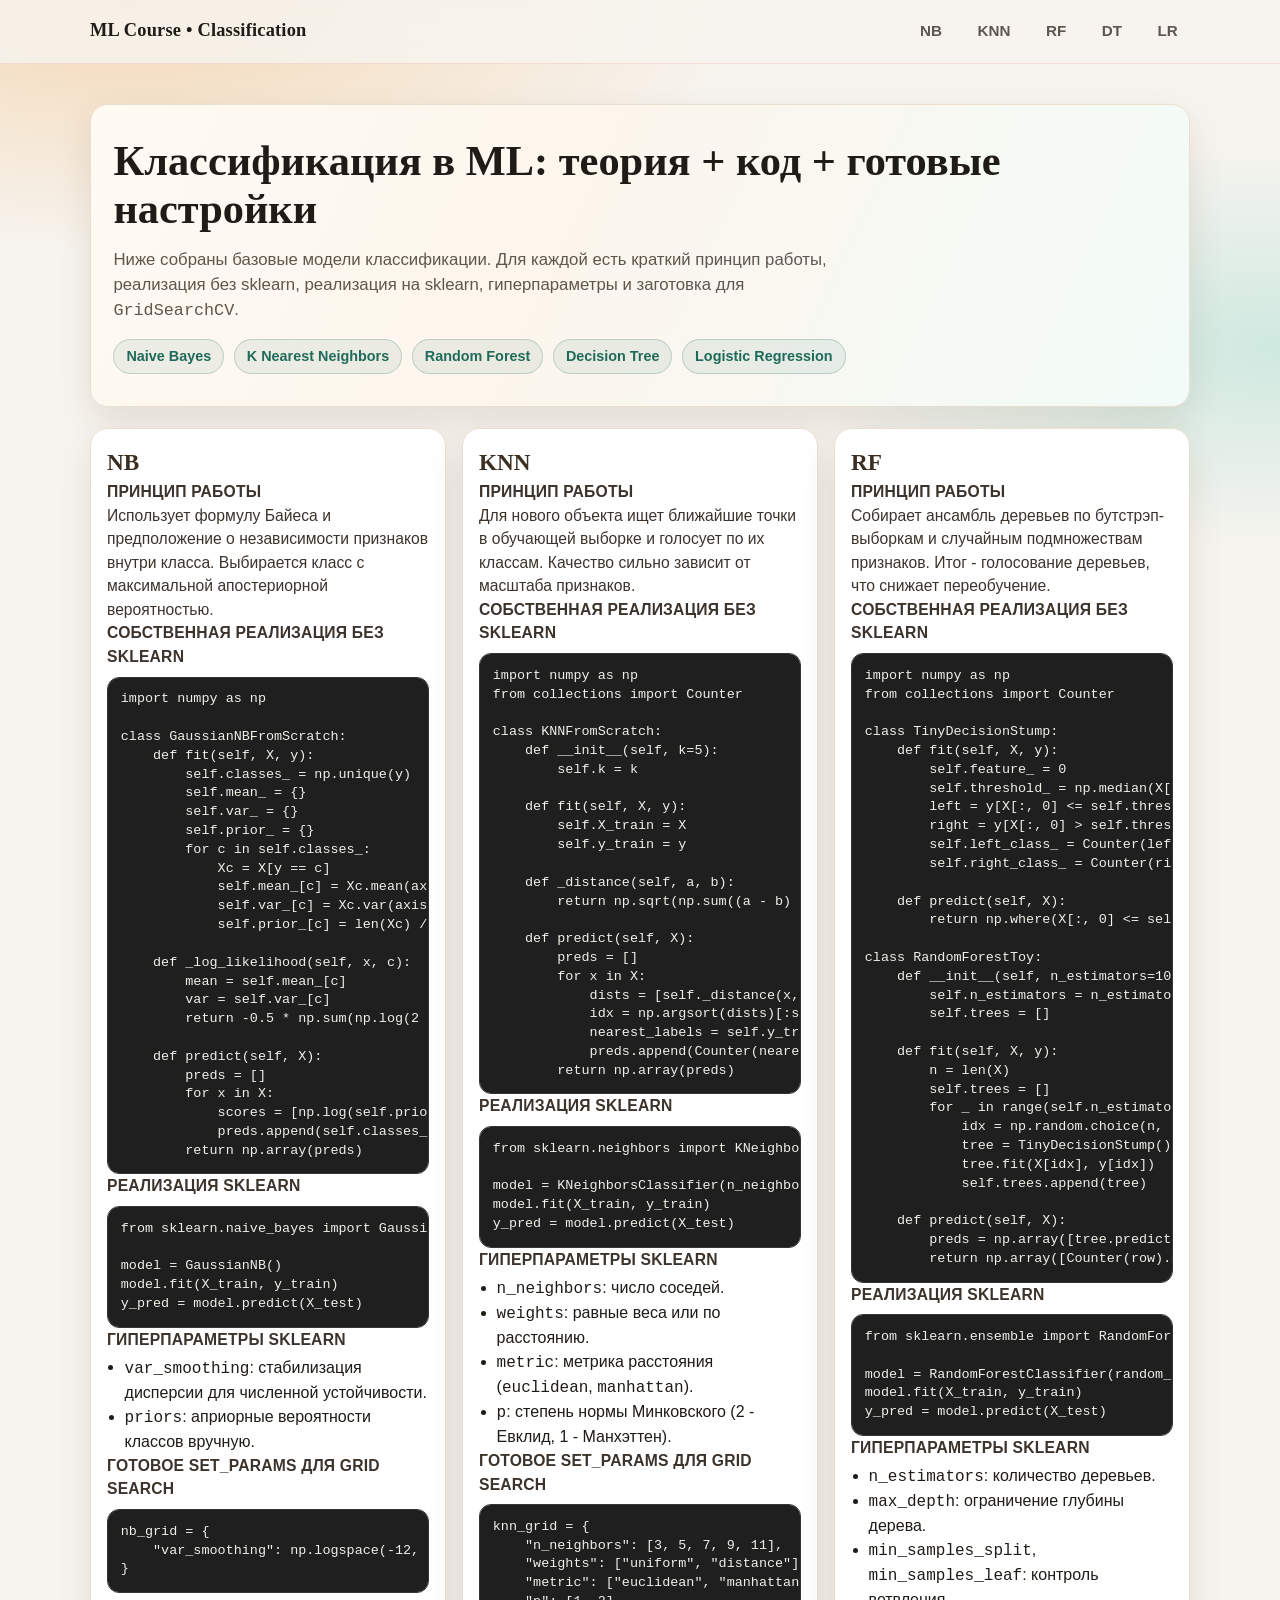
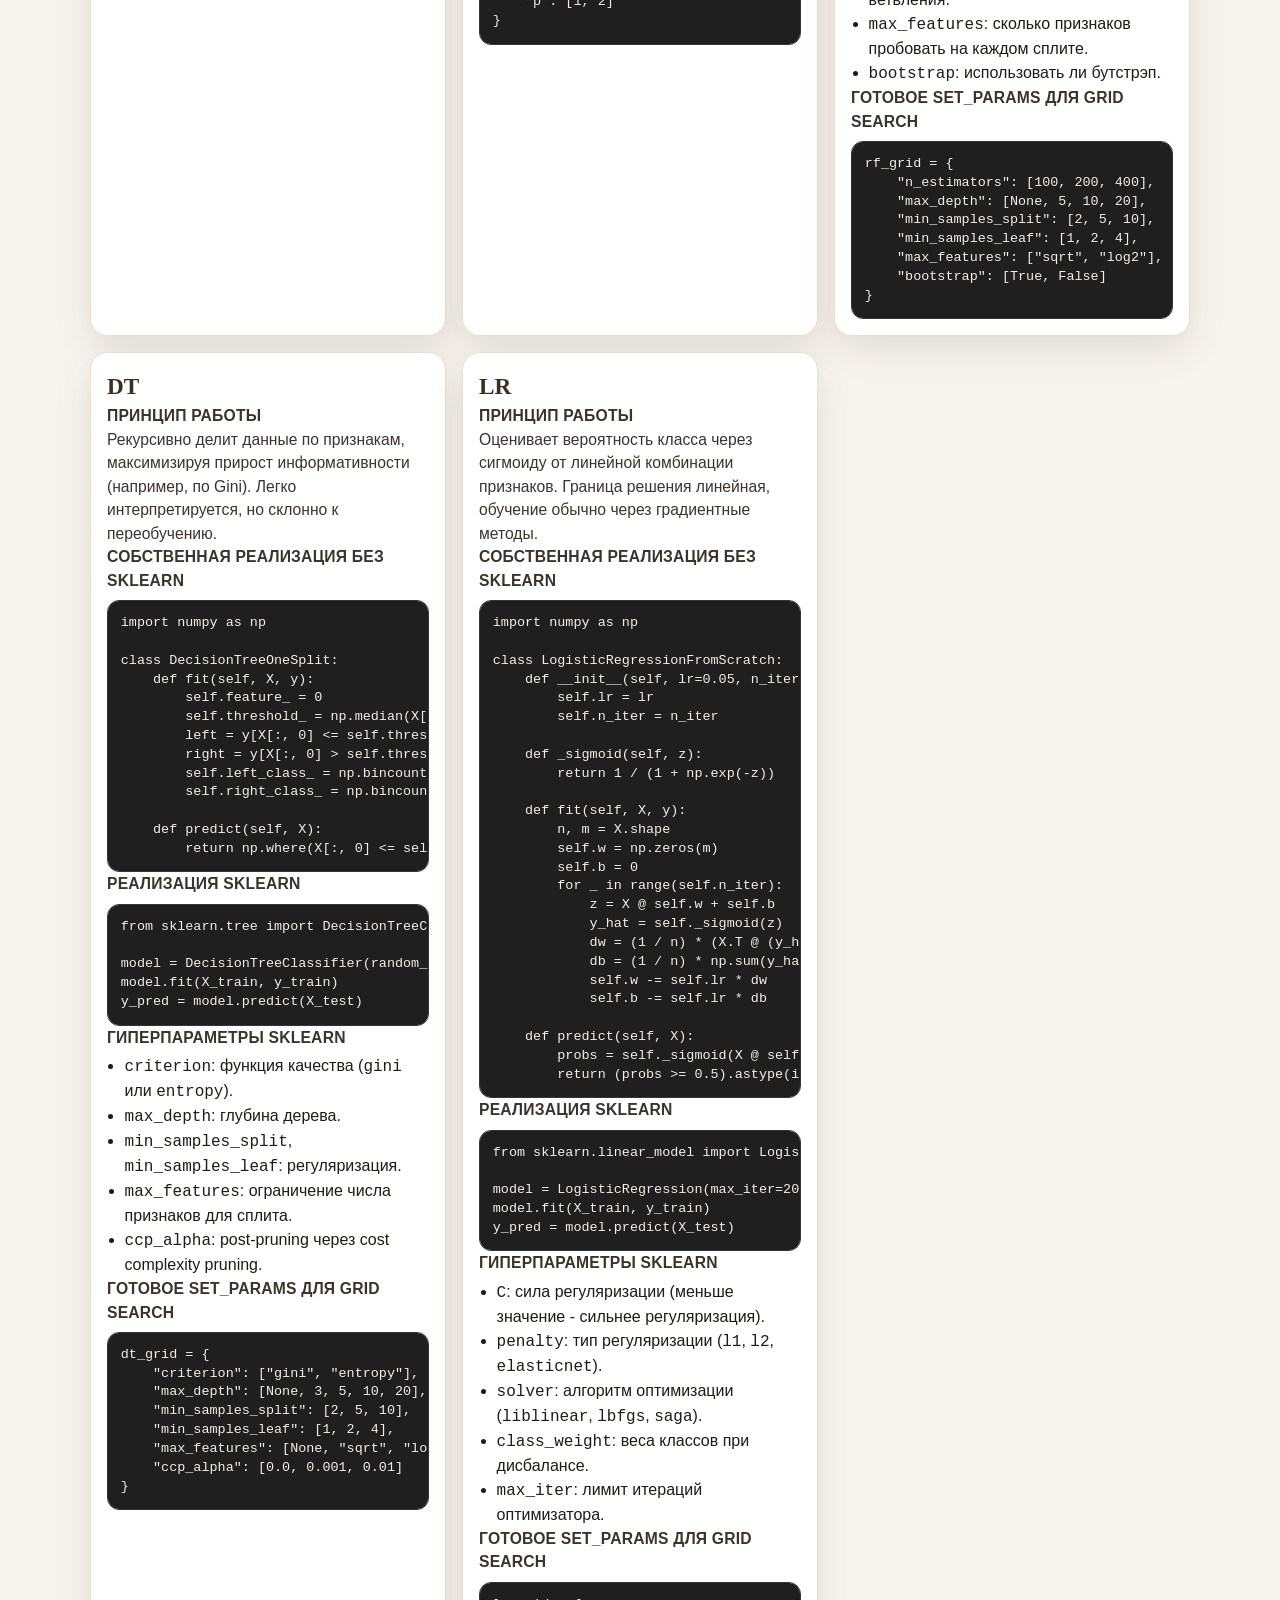
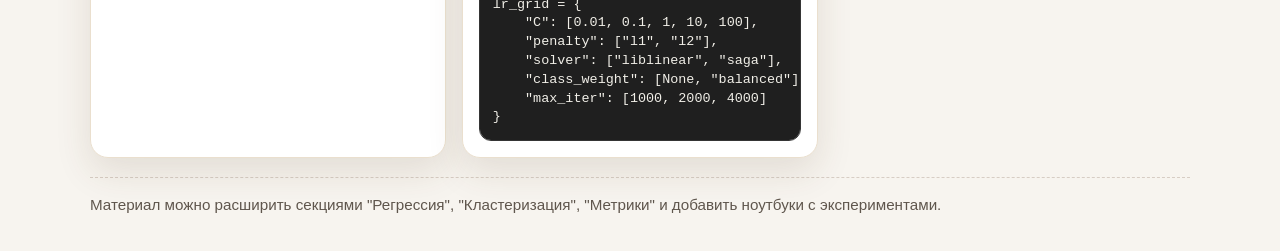
==== index.html @ 0dc14472 "init" ====
<!doctype html>
<html lang="ru">
<head>
  <meta charset="UTF-8" />
  <meta name="viewport" content="width=device-width, initial-scale=1.0" />
  <title>ML Course | Классификация</title>
  <style>
    :root {
      --bg: #f7f4ef;
      --bg-2: #fffdfa;
      --text: #1f1b16;
      --muted: #5f564d;
      --primary: #c5522d;
      --primary-2: #e07a45;
      --accent: #1f6a5a;
      --card: #fff;
      --border: #eadfce;
      --shadow: 0 14px 36px rgba(84, 54, 28, 0.12);
      --radius: 18px;
      --code-bg: #1f1f1f;
      --code-text: #f1efe8;
    }

    * { box-sizing: border-box; }

    body {
      margin: 0;
      color: var(--text);
      background:
        radial-gradient(900px 360px at 10% 0%, #f4d8b6 0%, transparent 70%),
        radial-gradient(700px 300px at 100% 10%, #cfe9e0 0%, transparent 68%),
        var(--bg);
      font-family: "Source Sans 3", "Segoe UI", sans-serif;
      line-height: 1.5;
    }

    .wrap {
      width: min(1100px, calc(100% - 2rem));
      margin: 0 auto;
      padding: 1rem 0 3rem;
    }

    header {
      position: sticky;
      top: 0;
      z-index: 10;
      backdrop-filter: blur(8px);
      background: rgba(247, 244, 239, 0.82);
      border-bottom: 1px solid rgba(197, 82, 45, 0.14);
    }

    .topbar {
      display: flex;
      justify-content: space-between;
      align-items: center;
      padding: 0.9rem 0;
      gap: 1rem;
    }

    .logo {
      font-family: "Bitter", "Georgia", serif;
      font-size: 1.15rem;
      font-weight: 700;
      letter-spacing: 0.2px;
    }

    nav {
      display: flex;
      gap: 0.7rem;
      flex-wrap: wrap;
      justify-content: flex-end;
    }

    nav a {
      text-decoration: none;
      color: var(--muted);
      font-weight: 600;
      font-size: 0.95rem;
      padding: 0.28rem 0.7rem;
      border-radius: 999px;
      border: 1px solid transparent;
      transition: 0.2s ease;
    }

    nav a:hover {
      color: var(--primary);
      border-color: rgba(197, 82, 45, 0.28);
      background: rgba(197, 82, 45, 0.06);
    }

    .hero {
      margin: 1.5rem 0 1.35rem;
      background: linear-gradient(115deg, #fffaf2, #fcf6ed 44%, #f2fbf8);
      border: 1px solid var(--border);
      border-radius: var(--radius);
      box-shadow: var(--shadow);
      padding: 2rem 1.4rem;
      animation: fadeIn 0.65s ease both;
    }

    .hero h1 {
      margin: 0;
      font-family: "Bitter", "Georgia", serif;
      line-height: 1.15;
      font-size: clamp(1.8rem, 4vw, 2.65rem);
    }

    .hero p {
      margin: 0.8rem 0 0;
      max-width: 760px;
      color: var(--muted);
      font-size: 1.05rem;
    }

    .chip-row {
      display: flex;
      flex-wrap: wrap;
      gap: 0.6rem;
      margin-top: 1rem;
    }

    .chip {
      border-radius: 999px;
      padding: 0.34rem 0.75rem;
      border: 1px solid rgba(31, 106, 90, 0.22);
      color: var(--accent);
      background: rgba(31, 106, 90, 0.08);
      font-size: 0.9rem;
      font-weight: 600;
    }

    .model-grid {
      display: grid;
      gap: 1rem;
      grid-template-columns: repeat(auto-fit, minmax(290px, 1fr));
      margin-top: 1rem;
    }

    .card {
      background: var(--card);
      border: 1px solid var(--border);
      border-radius: var(--radius);
      padding: 1rem;
      box-shadow: var(--shadow);
      animation: riseIn 0.55s ease both;
    }

    .card h2 {
      margin: 0;
      font-family: "Bitter", "Georgia", serif;
      font-size: 1.45rem;
      color: #3b2e22;
    }

    .section-title {
      margin: 0.95rem 0 0.4rem;
      font-weight: 700;
      color: var(--primary);
      font-size: 0.98rem;
      letter-spacing: 0.2px;
      text-transform: uppercase;
    }

    .card p {
      margin: 0;
      color: #3c342c;
      font-size: 0.98rem;
    }

    pre {
      margin: 0.5rem 0 0;
      padding: 0.8rem;
      border-radius: 12px;
      background: var(--code-bg);
      color: var(--code-text);
      overflow-x: auto;
      font-size: 0.84rem;
      line-height: 1.4;
      border: 1px solid #353535;
    }

    code { font-family: "JetBrains Mono", "Fira Code", monospace; }

    ul {
      margin: 0.3rem 0 0;
      padding-left: 1.1rem;
    }

    footer {
      margin: 1.2rem 0 0;
      padding: 1rem 0 0;
      color: var(--muted);
      font-size: 0.95rem;
      border-top: 1px dashed rgba(84, 54, 28, 0.2);
    }

    @media (max-width: 760px) {
      .wrap { width: min(1100px, calc(100% - 1.2rem)); }
      .hero { padding: 1.4rem 1rem; }
      .topbar { align-items: flex-start; flex-direction: column; }
      nav { justify-content: flex-start; }
    }

    @keyframes fadeIn {
      from { opacity: 0; transform: translateY(8px); }
      to { opacity: 1; transform: translateY(0); }
    }

    @keyframes riseIn {
      from { opacity: 0; transform: translateY(12px); }
      to { opacity: 1; transform: translateY(0); }
    }
  </style>
</head>
<body>
  <header>
    <div class="wrap topbar">
      <div class="logo">ML Course • Classification</div>
      <nav>
        <a href="#nb">NB</a>
        <a href="#knn">KNN</a>
        <a href="#rf">RF</a>
        <a href="#dt">DT</a>
        <a href="#lr">LR</a>
      </nav>
    </div>
  </header>

  <main class="wrap">
    <section class="hero">
      <h1>Классификация в ML: теория + код + готовые настройки</h1>
      <p>Ниже собраны базовые модели классификации. Для каждой есть краткий принцип работы, реализация без sklearn, реализация на sklearn, гиперпараметры и заготовка для <code>GridSearchCV</code>.</p>
      <div class="chip-row">
        <span class="chip">Naive Bayes</span>
        <span class="chip">K Nearest Neighbors</span>
        <span class="chip">Random Forest</span>
        <span class="chip">Decision Tree</span>
        <span class="chip">Logistic Regression</span>
      </div>
    </section>

    <section class="model-grid">
      <article class="card" id="nb">
        <h2>NB</h2>
        <p class="section-title">Принцип работы</p>
        <p>Использует формулу Байеса и предположение о независимости признаков внутри класса. Выбирается класс с максимальной апостериорной вероятностью.</p>

        <p class="section-title">Собственная реализация без sklearn</p>
<pre><code>import numpy as np

class GaussianNBFromScratch:
    def fit(self, X, y):
        self.classes_ = np.unique(y)
        self.mean_ = {}
        self.var_ = {}
        self.prior_ = {}
        for c in self.classes_:
            Xc = X[y == c]
            self.mean_[c] = Xc.mean(axis=0)
            self.var_[c] = Xc.var(axis=0) + 1e-9
            self.prior_[c] = len(Xc) / len(X)

    def _log_likelihood(self, x, c):
        mean = self.mean_[c]
        var = self.var_[c]
        return -0.5 * np.sum(np.log(2 * np.pi * var) + ((x - mean) ** 2) / var)

    def predict(self, X):
        preds = []
        for x in X:
            scores = [np.log(self.prior_[c]) + self._log_likelihood(x, c) for c in self.classes_]
            preds.append(self.classes_[np.argmax(scores)])
        return np.array(preds)</code></pre>

        <p class="section-title">Реализация sklearn</p>
<pre><code>from sklearn.naive_bayes import GaussianNB

model = GaussianNB()
model.fit(X_train, y_train)
y_pred = model.predict(X_test)</code></pre>

        <p class="section-title">Гиперпараметры sklearn</p>
        <ul>
          <li><code>var_smoothing</code>: стабилизация дисперсии для численной устойчивости.</li>
          <li><code>priors</code>: априорные вероятности классов вручную.</li>
        </ul>

        <p class="section-title">Готовое set_params для Grid Search</p>
<pre><code>nb_grid = {
    "var_smoothing": np.logspace(-12, -6, 7)
}</code></pre>
      </article>

      <article class="card" id="knn">
        <h2>KNN</h2>
        <p class="section-title">Принцип работы</p>
        <p>Для нового объекта ищет ближайшие точки в обучающей выборке и голосует по их классам. Качество сильно зависит от масштаба признаков.</p>

        <p class="section-title">Собственная реализация без sklearn</p>
<pre><code>import numpy as np
from collections import Counter

class KNNFromScratch:
    def __init__(self, k=5):
        self.k = k

    def fit(self, X, y):
        self.X_train = X
        self.y_train = y

    def _distance(self, a, b):
        return np.sqrt(np.sum((a - b) ** 2))

    def predict(self, X):
        preds = []
        for x in X:
            dists = [self._distance(x, x_train) for x_train in self.X_train]
            idx = np.argsort(dists)[:self.k]
            nearest_labels = self.y_train[idx]
            preds.append(Counter(nearest_labels).most_common(1)[0][0])
        return np.array(preds)</code></pre>

        <p class="section-title">Реализация sklearn</p>
<pre><code>from sklearn.neighbors import KNeighborsClassifier

model = KNeighborsClassifier(n_neighbors=5)
model.fit(X_train, y_train)
y_pred = model.predict(X_test)</code></pre>

        <p class="section-title">Гиперпараметры sklearn</p>
        <ul>
          <li><code>n_neighbors</code>: число соседей.</li>
          <li><code>weights</code>: равные веса или по расстоянию.</li>
          <li><code>metric</code>: метрика расстояния (<code>euclidean</code>, <code>manhattan</code>).</li>
          <li><code>p</code>: степень нормы Минковского (2 - Евклид, 1 - Манхэттен).</li>
        </ul>

        <p class="section-title">Готовое set_params для Grid Search</p>
<pre><code>knn_grid = {
    "n_neighbors": [3, 5, 7, 9, 11],
    "weights": ["uniform", "distance"],
    "metric": ["euclidean", "manhattan"],
    "p": [1, 2]
}</code></pre>
      </article>

      <article class="card" id="rf">
        <h2>RF</h2>
        <p class="section-title">Принцип работы</p>
        <p>Собирает ансамбль деревьев по бутстрэп-выборкам и случайным подмножествам признаков. Итог - голосование деревьев, что снижает переобучение.</p>

        <p class="section-title">Собственная реализация без sklearn</p>
<pre><code>import numpy as np
from collections import Counter

class TinyDecisionStump:
    def fit(self, X, y):
        self.feature_ = 0
        self.threshold_ = np.median(X[:, 0])
        left = y[X[:, 0] &lt;= self.threshold_]
        right = y[X[:, 0] &gt; self.threshold_]
        self.left_class_ = Counter(left).most_common(1)[0][0]
        self.right_class_ = Counter(right).most_common(1)[0][0]

    def predict(self, X):
        return np.where(X[:, 0] &lt;= self.threshold_, self.left_class_, self.right_class_)

class RandomForestToy:
    def __init__(self, n_estimators=10):
        self.n_estimators = n_estimators
        self.trees = []

    def fit(self, X, y):
        n = len(X)
        self.trees = []
        for _ in range(self.n_estimators):
            idx = np.random.choice(n, n, replace=True)
            tree = TinyDecisionStump()
            tree.fit(X[idx], y[idx])
            self.trees.append(tree)

    def predict(self, X):
        preds = np.array([tree.predict(X) for tree in self.trees]).T
        return np.array([Counter(row).most_common(1)[0][0] for row in preds])</code></pre>

        <p class="section-title">Реализация sklearn</p>
<pre><code>from sklearn.ensemble import RandomForestClassifier

model = RandomForestClassifier(random_state=42)
model.fit(X_train, y_train)
y_pred = model.predict(X_test)</code></pre>

        <p class="section-title">Гиперпараметры sklearn</p>
        <ul>
          <li><code>n_estimators</code>: количество деревьев.</li>
          <li><code>max_depth</code>: ограничение глубины дерева.</li>
          <li><code>min_samples_split</code>, <code>min_samples_leaf</code>: контроль ветвления.</li>
          <li><code>max_features</code>: сколько признаков пробовать на каждом сплите.</li>
          <li><code>bootstrap</code>: использовать ли бутстрэп.</li>
        </ul>

        <p class="section-title">Готовое set_params для Grid Search</p>
<pre><code>rf_grid = {
    "n_estimators": [100, 200, 400],
    "max_depth": [None, 5, 10, 20],
    "min_samples_split": [2, 5, 10],
    "min_samples_leaf": [1, 2, 4],
    "max_features": ["sqrt", "log2"],
    "bootstrap": [True, False]
}</code></pre>
      </article>

      <article class="card" id="dt">
        <h2>DT</h2>
        <p class="section-title">Принцип работы</p>
        <p>Рекурсивно делит данные по признакам, максимизируя прирост информативности (например, по Gini). Легко интерпретируется, но склонно к переобучению.</p>

        <p class="section-title">Собственная реализация без sklearn</p>
<pre><code>import numpy as np

class DecisionTreeOneSplit:
    def fit(self, X, y):
        self.feature_ = 0
        self.threshold_ = np.median(X[:, 0])
        left = y[X[:, 0] &lt;= self.threshold_]
        right = y[X[:, 0] &gt; self.threshold_]
        self.left_class_ = np.bincount(left).argmax()
        self.right_class_ = np.bincount(right).argmax()

    def predict(self, X):
        return np.where(X[:, 0] &lt;= self.threshold_, self.left_class_, self.right_class_)</code></pre>

        <p class="section-title">Реализация sklearn</p>
<pre><code>from sklearn.tree import DecisionTreeClassifier

model = DecisionTreeClassifier(random_state=42)
model.fit(X_train, y_train)
y_pred = model.predict(X_test)</code></pre>

        <p class="section-title">Гиперпараметры sklearn</p>
        <ul>
          <li><code>criterion</code>: функция качества (<code>gini</code> или <code>entropy</code>).</li>
          <li><code>max_depth</code>: глубина дерева.</li>
          <li><code>min_samples_split</code>, <code>min_samples_leaf</code>: регуляризация.</li>
          <li><code>max_features</code>: ограничение числа признаков для сплита.</li>
          <li><code>ccp_alpha</code>: post-pruning через cost complexity pruning.</li>
        </ul>

        <p class="section-title">Готовое set_params для Grid Search</p>
<pre><code>dt_grid = {
    "criterion": ["gini", "entropy"],
    "max_depth": [None, 3, 5, 10, 20],
    "min_samples_split": [2, 5, 10],
    "min_samples_leaf": [1, 2, 4],
    "max_features": [None, "sqrt", "log2"],
    "ccp_alpha": [0.0, 0.001, 0.01]
}</code></pre>
      </article>

      <article class="card" id="lr">
        <h2>LR</h2>
        <p class="section-title">Принцип работы</p>
        <p>Оценивает вероятность класса через сигмоиду от линейной комбинации признаков. Граница решения линейная, обучение обычно через градиентные методы.</p>

        <p class="section-title">Собственная реализация без sklearn</p>
<pre><code>import numpy as np

class LogisticRegressionFromScratch:
    def __init__(self, lr=0.05, n_iter=2000):
        self.lr = lr
        self.n_iter = n_iter

    def _sigmoid(self, z):
        return 1 / (1 + np.exp(-z))

    def fit(self, X, y):
        n, m = X.shape
        self.w = np.zeros(m)
        self.b = 0
        for _ in range(self.n_iter):
            z = X @ self.w + self.b
            y_hat = self._sigmoid(z)
            dw = (1 / n) * (X.T @ (y_hat - y))
            db = (1 / n) * np.sum(y_hat - y)
            self.w -= self.lr * dw
            self.b -= self.lr * db

    def predict(self, X):
        probs = self._sigmoid(X @ self.w + self.b)
        return (probs &gt;= 0.5).astype(int)</code></pre>

        <p class="section-title">Реализация sklearn</p>
<pre><code>from sklearn.linear_model import LogisticRegression

model = LogisticRegression(max_iter=2000)
model.fit(X_train, y_train)
y_pred = model.predict(X_test)</code></pre>

        <p class="section-title">Гиперпараметры sklearn</p>
        <ul>
          <li><code>C</code>: сила регуляризации (меньше значение - сильнее регуляризация).</li>
          <li><code>penalty</code>: тип регуляризации (<code>l1</code>, <code>l2</code>, <code>elasticnet</code>).</li>
          <li><code>solver</code>: алгоритм оптимизации (<code>liblinear</code>, <code>lbfgs</code>, <code>saga</code>).</li>
          <li><code>class_weight</code>: веса классов при дисбалансе.</li>
          <li><code>max_iter</code>: лимит итераций оптимизатора.</li>
        </ul>

        <p class="section-title">Готовое set_params для Grid Search</p>
<pre><code>lr_grid = {
    "C": [0.01, 0.1, 1, 10, 100],
    "penalty": ["l1", "l2"],
    "solver": ["liblinear", "saga"],
    "class_weight": [None, "balanced"],
    "max_iter": [1000, 2000, 4000]
}</code></pre>
      </article>
    </section>

    <footer>
      Материал можно расширить секциями "Регрессия", "Кластеризация", "Метрики" и добавить ноутбуки с экспериментами.
    </footer>
  </main>
</body>
</html>
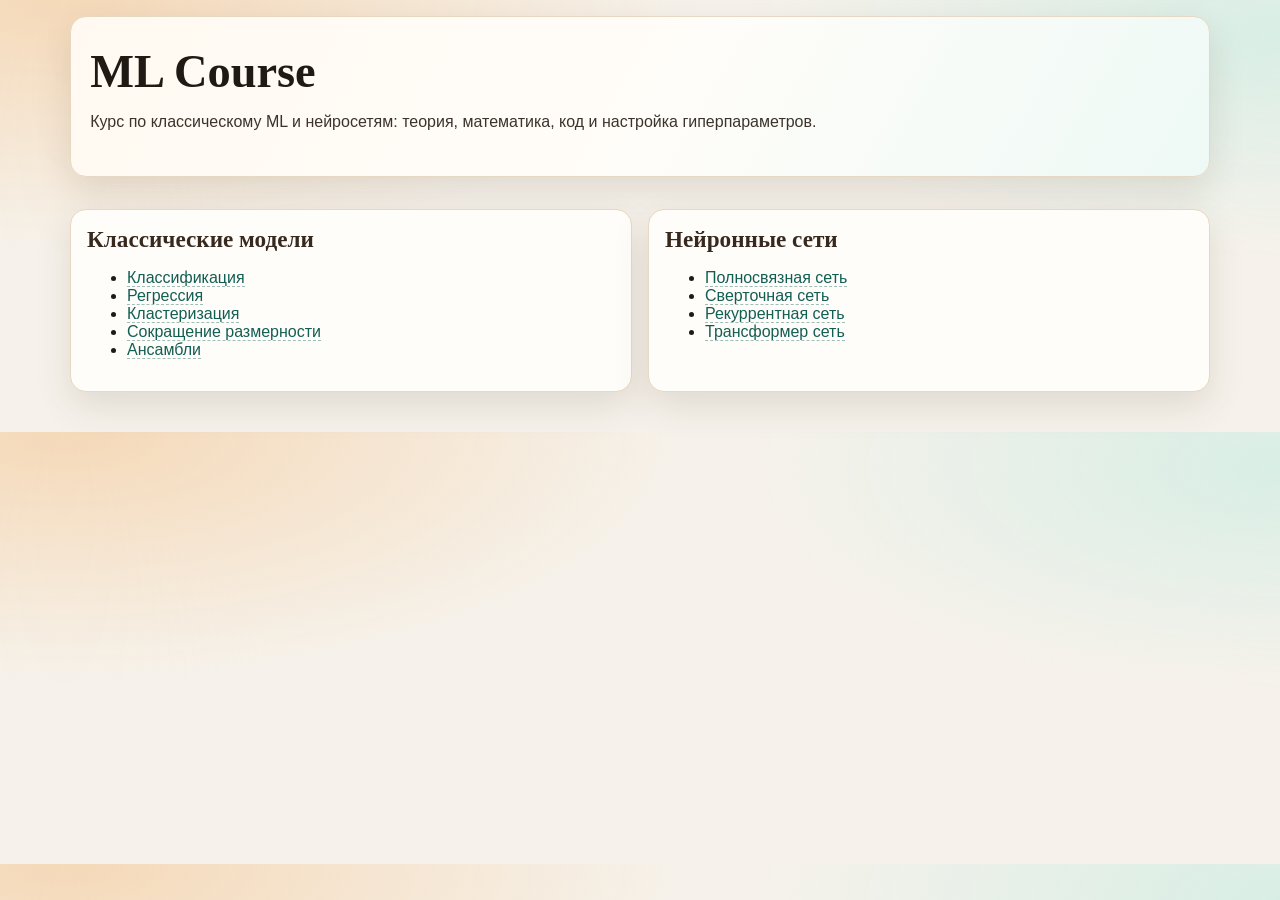
==== commit c5a0ce5e: "init" ====
--- a/index.html
+++ b/index.html
@@ -1,524 +1,3 @@
 <!doctype html>
-<html lang="ru">
-<head>
-  <meta charset="UTF-8" />
-  <meta name="viewport" content="width=device-width, initial-scale=1.0" />
-  <title>ML Course | Классификация</title>
-  <style>
-    :root {
-      --bg: #f7f4ef;
-      --bg-2: #fffdfa;
-      --text: #1f1b16;
-      --muted: #5f564d;
-      --primary: #c5522d;
-      --primary-2: #e07a45;
-      --accent: #1f6a5a;
-      --card: #fff;
-      --border: #eadfce;
-      --shadow: 0 14px 36px rgba(84, 54, 28, 0.12);
-      --radius: 18px;
-      --code-bg: #1f1f1f;
-      --code-text: #f1efe8;
-    }
-
-    * { box-sizing: border-box; }
-
-    body {
-      margin: 0;
-      color: var(--text);
-      background:
-        radial-gradient(900px 360px at 10% 0%, #f4d8b6 0%, transparent 70%),
-        radial-gradient(700px 300px at 100% 10%, #cfe9e0 0%, transparent 68%),
-        var(--bg);
-      font-family: "Source Sans 3", "Segoe UI", sans-serif;
-      line-height: 1.5;
-    }
-
-    .wrap {
-      width: min(1100px, calc(100% - 2rem));
-      margin: 0 auto;
-      padding: 1rem 0 3rem;
-    }
-
-    header {
-      position: sticky;
-      top: 0;
-      z-index: 10;
-      backdrop-filter: blur(8px);
-      background: rgba(247, 244, 239, 0.82);
-      border-bottom: 1px solid rgba(197, 82, 45, 0.14);
-    }
-
-    .topbar {
-      display: flex;
-      justify-content: space-between;
-      align-items: center;
-      padding: 0.9rem 0;
-      gap: 1rem;
-    }
-
-    .logo {
-      font-family: "Bitter", "Georgia", serif;
-      font-size: 1.15rem;
-      font-weight: 700;
-      letter-spacing: 0.2px;
-    }
-
-    nav {
-      display: flex;
-      gap: 0.7rem;
-      flex-wrap: wrap;
-      justify-content: flex-end;
-    }
-
-    nav a {
-      text-decoration: none;
-      color: var(--muted);
-      font-weight: 600;
-      font-size: 0.95rem;
-      padding: 0.28rem 0.7rem;
-      border-radius: 999px;
-      border: 1px solid transparent;
-      transition: 0.2s ease;
-    }
-
-    nav a:hover {
-      color: var(--primary);
-      border-color: rgba(197, 82, 45, 0.28);
-      background: rgba(197, 82, 45, 0.06);
-    }
-
-    .hero {
-      margin: 1.5rem 0 1.35rem;
-      background: linear-gradient(115deg, #fffaf2, #fcf6ed 44%, #f2fbf8);
-      border: 1px solid var(--border);
-      border-radius: var(--radius);
-      box-shadow: var(--shadow);
-      padding: 2rem 1.4rem;
-      animation: fadeIn 0.65s ease both;
-    }
-
-    .hero h1 {
-      margin: 0;
-      font-family: "Bitter", "Georgia", serif;
-      line-height: 1.15;
-      font-size: clamp(1.8rem, 4vw, 2.65rem);
-    }
-
-    .hero p {
-      margin: 0.8rem 0 0;
-      max-width: 760px;
-      color: var(--muted);
-      font-size: 1.05rem;
-    }
-
-    .chip-row {
-      display: flex;
-      flex-wrap: wrap;
-      gap: 0.6rem;
-      margin-top: 1rem;
-    }
-
-    .chip {
-      border-radius: 999px;
-      padding: 0.34rem 0.75rem;
-      border: 1px solid rgba(31, 106, 90, 0.22);
-      color: var(--accent);
-      background: rgba(31, 106, 90, 0.08);
-      font-size: 0.9rem;
-      font-weight: 600;
-    }
-
-    .model-grid {
-      display: grid;
-      gap: 1rem;
-      grid-template-columns: repeat(auto-fit, minmax(290px, 1fr));
-      margin-top: 1rem;
-    }
-
-    .card {
-      background: var(--card);
-      border: 1px solid var(--border);
-      border-radius: var(--radius);
-      padding: 1rem;
-      box-shadow: var(--shadow);
-      animation: riseIn 0.55s ease both;
-    }
-
-    .card h2 {
-      margin: 0;
-      font-family: "Bitter", "Georgia", serif;
-      font-size: 1.45rem;
-      color: #3b2e22;
-    }
-
-    .section-title {
-      margin: 0.95rem 0 0.4rem;
-      font-weight: 700;
-      color: var(--primary);
-      font-size: 0.98rem;
-      letter-spacing: 0.2px;
-      text-transform: uppercase;
-    }
-
-    .card p {
-      margin: 0;
-      color: #3c342c;
-      font-size: 0.98rem;
-    }
-
-    pre {
-      margin: 0.5rem 0 0;
-      padding: 0.8rem;
-      border-radius: 12px;
-      background: var(--code-bg);
-      color: var(--code-text);
-      overflow-x: auto;
-      font-size: 0.84rem;
-      line-height: 1.4;
-      border: 1px solid #353535;
-    }
-
-    code { font-family: "JetBrains Mono", "Fira Code", monospace; }
-
-    ul {
-      margin: 0.3rem 0 0;
-      padding-left: 1.1rem;
-    }
-
-    footer {
-      margin: 1.2rem 0 0;
-      padding: 1rem 0 0;
-      color: var(--muted);
-      font-size: 0.95rem;
-      border-top: 1px dashed rgba(84, 54, 28, 0.2);
-    }
-
-    @media (max-width: 760px) {
-      .wrap { width: min(1100px, calc(100% - 1.2rem)); }
-      .hero { padding: 1.4rem 1rem; }
-      .topbar { align-items: flex-start; flex-direction: column; }
-      nav { justify-content: flex-start; }
-    }
-
-    @keyframes fadeIn {
-      from { opacity: 0; transform: translateY(8px); }
-      to { opacity: 1; transform: translateY(0); }
-    }
-
-    @keyframes riseIn {
-      from { opacity: 0; transform: translateY(12px); }
-      to { opacity: 1; transform: translateY(0); }
-    }
-  </style>
-</head>
-<body>
-  <header>
-    <div class="wrap topbar">
-      <div class="logo">ML Course • Classification</div>
-      <nav>
-        <a href="#nb">NB</a>
-        <a href="#knn">KNN</a>
-        <a href="#rf">RF</a>
-        <a href="#dt">DT</a>
-        <a href="#lr">LR</a>
-      </nav>
-    </div>
-  </header>
-
-  <main class="wrap">
-    <section class="hero">
-      <h1>Классификация в ML: теория + код + готовые настройки</h1>
-      <p>Ниже собраны базовые модели классификации. Для каждой есть краткий принцип работы, реализация без sklearn, реализация на sklearn, гиперпараметры и заготовка для <code>GridSearchCV</code>.</p>
-      <div class="chip-row">
-        <span class="chip">Naive Bayes</span>
-        <span class="chip">K Nearest Neighbors</span>
-        <span class="chip">Random Forest</span>
-        <span class="chip">Decision Tree</span>
-        <span class="chip">Logistic Regression</span>
-      </div>
-    </section>
-
-    <section class="model-grid">
-      <article class="card" id="nb">
-        <h2>NB</h2>
-        <p class="section-title">Принцип работы</p>
-        <p>Использует формулу Байеса и предположение о независимости признаков внутри класса. Выбирается класс с максимальной апостериорной вероятностью.</p>
-
-        <p class="section-title">Собственная реализация без sklearn</p>
-<pre><code>import numpy as np
-
-class GaussianNBFromScratch:
-    def fit(self, X, y):
-        self.classes_ = np.unique(y)
-        self.mean_ = {}
-        self.var_ = {}
-        self.prior_ = {}
-        for c in self.classes_:
-            Xc = X[y == c]
-            self.mean_[c] = Xc.mean(axis=0)
-            self.var_[c] = Xc.var(axis=0) + 1e-9
-            self.prior_[c] = len(Xc) / len(X)
-
-    def _log_likelihood(self, x, c):
-        mean = self.mean_[c]
-        var = self.var_[c]
-        return -0.5 * np.sum(np.log(2 * np.pi * var) + ((x - mean) ** 2) / var)
-
-    def predict(self, X):
-        preds = []
-        for x in X:
-            scores = [np.log(self.prior_[c]) + self._log_likelihood(x, c) for c in self.classes_]
-            preds.append(self.classes_[np.argmax(scores)])
-        return np.array(preds)</code></pre>
-
-        <p class="section-title">Реализация sklearn</p>
-<pre><code>from sklearn.naive_bayes import GaussianNB
-
-model = GaussianNB()
-model.fit(X_train, y_train)
-y_pred = model.predict(X_test)</code></pre>
-
-        <p class="section-title">Гиперпараметры sklearn</p>
-        <ul>
-          <li><code>var_smoothing</code>: стабилизация дисперсии для численной устойчивости.</li>
-          <li><code>priors</code>: априорные вероятности классов вручную.</li>
-        </ul>
-
-        <p class="section-title">Готовое set_params для Grid Search</p>
-<pre><code>nb_grid = {
-    "var_smoothing": np.logspace(-12, -6, 7)
-}</code></pre>
-      </article>
-
-      <article class="card" id="knn">
-        <h2>KNN</h2>
-        <p class="section-title">Принцип работы</p>
-        <p>Для нового объекта ищет ближайшие точки в обучающей выборке и голосует по их классам. Качество сильно зависит от масштаба признаков.</p>
-
-        <p class="section-title">Собственная реализация без sklearn</p>
-<pre><code>import numpy as np
-from collections import Counter
-
-class KNNFromScratch:
-    def __init__(self, k=5):
-        self.k = k
-
-    def fit(self, X, y):
-        self.X_train = X
-        self.y_train = y
-
-    def _distance(self, a, b):
-        return np.sqrt(np.sum((a - b) ** 2))
-
-    def predict(self, X):
-        preds = []
-        for x in X:
-            dists = [self._distance(x, x_train) for x_train in self.X_train]
-            idx = np.argsort(dists)[:self.k]
-            nearest_labels = self.y_train[idx]
-            preds.append(Counter(nearest_labels).most_common(1)[0][0])
-        return np.array(preds)</code></pre>
-
-        <p class="section-title">Реализация sklearn</p>
-<pre><code>from sklearn.neighbors import KNeighborsClassifier
-
-model = KNeighborsClassifier(n_neighbors=5)
-model.fit(X_train, y_train)
-y_pred = model.predict(X_test)</code></pre>
-
-        <p class="section-title">Гиперпараметры sklearn</p>
-        <ul>
-          <li><code>n_neighbors</code>: число соседей.</li>
-          <li><code>weights</code>: равные веса или по расстоянию.</li>
-          <li><code>metric</code>: метрика расстояния (<code>euclidean</code>, <code>manhattan</code>).</li>
-          <li><code>p</code>: степень нормы Минковского (2 - Евклид, 1 - Манхэттен).</li>
-        </ul>
-
-        <p class="section-title">Готовое set_params для Grid Search</p>
-<pre><code>knn_grid = {
-    "n_neighbors": [3, 5, 7, 9, 11],
-    "weights": ["uniform", "distance"],
-    "metric": ["euclidean", "manhattan"],
-    "p": [1, 2]
-}</code></pre>
-      </article>
-
-      <article class="card" id="rf">
-        <h2>RF</h2>
-        <p class="section-title">Принцип работы</p>
-        <p>Собирает ансамбль деревьев по бутстрэп-выборкам и случайным подмножествам признаков. Итог - голосование деревьев, что снижает переобучение.</p>
-
-        <p class="section-title">Собственная реализация без sklearn</p>
-<pre><code>import numpy as np
-from collections import Counter
-
-class TinyDecisionStump:
-    def fit(self, X, y):
-        self.feature_ = 0
-        self.threshold_ = np.median(X[:, 0])
-        left = y[X[:, 0] &lt;= self.threshold_]
-        right = y[X[:, 0] &gt; self.threshold_]
-        self.left_class_ = Counter(left).most_common(1)[0][0]
-        self.right_class_ = Counter(right).most_common(1)[0][0]
-
-    def predict(self, X):
-        return np.where(X[:, 0] &lt;= self.threshold_, self.left_class_, self.right_class_)
-
-class RandomForestToy:
-    def __init__(self, n_estimators=10):
-        self.n_estimators = n_estimators
-        self.trees = []
-
-    def fit(self, X, y):
-        n = len(X)
-        self.trees = []
-        for _ in range(self.n_estimators):
-            idx = np.random.choice(n, n, replace=True)
-            tree = TinyDecisionStump()
-            tree.fit(X[idx], y[idx])
-            self.trees.append(tree)
-
-    def predict(self, X):
-        preds = np.array([tree.predict(X) for tree in self.trees]).T
-        return np.array([Counter(row).most_common(1)[0][0] for row in preds])</code></pre>
-
-        <p class="section-title">Реализация sklearn</p>
-<pre><code>from sklearn.ensemble import RandomForestClassifier
-
-model = RandomForestClassifier(random_state=42)
-model.fit(X_train, y_train)
-y_pred = model.predict(X_test)</code></pre>
-
-        <p class="section-title">Гиперпараметры sklearn</p>
-        <ul>
-          <li><code>n_estimators</code>: количество деревьев.</li>
-          <li><code>max_depth</code>: ограничение глубины дерева.</li>
-          <li><code>min_samples_split</code>, <code>min_samples_leaf</code>: контроль ветвления.</li>
-          <li><code>max_features</code>: сколько признаков пробовать на каждом сплите.</li>
-          <li><code>bootstrap</code>: использовать ли бутстрэп.</li>
-        </ul>
-
-        <p class="section-title">Готовое set_params для Grid Search</p>
-<pre><code>rf_grid = {
-    "n_estimators": [100, 200, 400],
-    "max_depth": [None, 5, 10, 20],
-    "min_samples_split": [2, 5, 10],
-    "min_samples_leaf": [1, 2, 4],
-    "max_features": ["sqrt", "log2"],
-    "bootstrap": [True, False]
-}</code></pre>
-      </article>
-
-      <article class="card" id="dt">
-        <h2>DT</h2>
-        <p class="section-title">Принцип работы</p>
-        <p>Рекурсивно делит данные по признакам, максимизируя прирост информативности (например, по Gini). Легко интерпретируется, но склонно к переобучению.</p>
-
-        <p class="section-title">Собственная реализация без sklearn</p>
-<pre><code>import numpy as np
-
-class DecisionTreeOneSplit:
-    def fit(self, X, y):
-        self.feature_ = 0
-        self.threshold_ = np.median(X[:, 0])
-        left = y[X[:, 0] &lt;= self.threshold_]
-        right = y[X[:, 0] &gt; self.threshold_]
-        self.left_class_ = np.bincount(left).argmax()
-        self.right_class_ = np.bincount(right).argmax()
-
-    def predict(self, X):
-        return np.where(X[:, 0] &lt;= self.threshold_, self.left_class_, self.right_class_)</code></pre>
-
-        <p class="section-title">Реализация sklearn</p>
-<pre><code>from sklearn.tree import DecisionTreeClassifier
-
-model = DecisionTreeClassifier(random_state=42)
-model.fit(X_train, y_train)
-y_pred = model.predict(X_test)</code></pre>
-
-        <p class="section-title">Гиперпараметры sklearn</p>
-        <ul>
-          <li><code>criterion</code>: функция качества (<code>gini</code> или <code>entropy</code>).</li>
-          <li><code>max_depth</code>: глубина дерева.</li>
-          <li><code>min_samples_split</code>, <code>min_samples_leaf</code>: регуляризация.</li>
-          <li><code>max_features</code>: ограничение числа признаков для сплита.</li>
-          <li><code>ccp_alpha</code>: post-pruning через cost complexity pruning.</li>
-        </ul>
-
-        <p class="section-title">Готовое set_params для Grid Search</p>
-<pre><code>dt_grid = {
-    "criterion": ["gini", "entropy"],
-    "max_depth": [None, 3, 5, 10, 20],
-    "min_samples_split": [2, 5, 10],
-    "min_samples_leaf": [1, 2, 4],
-    "max_features": [None, "sqrt", "log2"],
-    "ccp_alpha": [0.0, 0.001, 0.01]
-}</code></pre>
-      </article>
-
-      <article class="card" id="lr">
-        <h2>LR</h2>
-        <p class="section-title">Принцип работы</p>
-        <p>Оценивает вероятность класса через сигмоиду от линейной комбинации признаков. Граница решения линейная, обучение обычно через градиентные методы.</p>
-
-        <p class="section-title">Собственная реализация без sklearn</p>
-<pre><code>import numpy as np
-
-class LogisticRegressionFromScratch:
-    def __init__(self, lr=0.05, n_iter=2000):
-        self.lr = lr
-        self.n_iter = n_iter
-
-    def _sigmoid(self, z):
-        return 1 / (1 + np.exp(-z))
-
-    def fit(self, X, y):
-        n, m = X.shape
-        self.w = np.zeros(m)
-        self.b = 0
-        for _ in range(self.n_iter):
-            z = X @ self.w + self.b
-            y_hat = self._sigmoid(z)
-            dw = (1 / n) * (X.T @ (y_hat - y))
-            db = (1 / n) * np.sum(y_hat - y)
-            self.w -= self.lr * dw
-            self.b -= self.lr * db
-
-    def predict(self, X):
-        probs = self._sigmoid(X @ self.w + self.b)
-        return (probs &gt;= 0.5).astype(int)</code></pre>
-
-        <p class="section-title">Реализация sklearn</p>
-<pre><code>from sklearn.linear_model import LogisticRegression
-
-model = LogisticRegression(max_iter=2000)
-model.fit(X_train, y_train)
-y_pred = model.predict(X_test)</code></pre>
-
-        <p class="section-title">Гиперпараметры sklearn</p>
-        <ul>
-          <li><code>C</code>: сила регуляризации (меньше значение - сильнее регуляризация).</li>
-          <li><code>penalty</code>: тип регуляризации (<code>l1</code>, <code>l2</code>, <code>elasticnet</code>).</li>
-          <li><code>solver</code>: алгоритм оптимизации (<code>liblinear</code>, <code>lbfgs</code>, <code>saga</code>).</li>
-          <li><code>class_weight</code>: веса классов при дисбалансе.</li>
-          <li><code>max_iter</code>: лимит итераций оптимизатора.</li>
-        </ul>
-
-        <p class="section-title">Готовое set_params для Grid Search</p>
-<pre><code>lr_grid = {
-    "C": [0.01, 0.1, 1, 10, 100],
-    "penalty": ["l1", "l2"],
-    "solver": ["liblinear", "saga"],
-    "class_weight": [None, "balanced"],
-    "max_iter": [1000, 2000, 4000]
-}</code></pre>
-      </article>
-    </section>
-
-    <footer>
-      Материал можно расширить секциями "Регрессия", "Кластеризация", "Метрики" и добавить ноутбуки с экспериментами.
-    </footer>
-  </main>
-</body>
-</html>
+<html lang="ru"><head><meta charset="UTF-8"/><meta name="viewport" content="width=device-width, initial-scale=1.0"/><title>ML Course</title><link rel="stylesheet" href="./assets/styles.css"/></head>
+<body><main class="wrap"><section class="hero"><h1>ML Course</h1><p>Курс по классическому ML и нейросетям: теория, математика, код и настройка гиперпараметров.</p></section><section class="grid"><article class="panel"><h2>Классические модели</h2><ul><li><a href="./classic/classification.html">Классификация</a></li><li><a href="./classic/regression.html">Регрессия</a></li><li><a href="./classic/clustering.html">Кластеризация</a></li><li><a href="./classic/dim-reduction.html">Сокращение размерности</a></li><li><a href="./classic/ensembles.html">Ансамбли</a></li></ul></article><article class="panel"><h2>Нейронные сети</h2><ul><li><a href="./neural/fcn.html">Полносвязная сеть</a></li><li><a href="./neural/cnn.html">Сверточная сеть</a></li><li><a href="./neural/rnn.html">Рекуррентная сеть</a></li><li><a href="./neural/transformer.html">Трансформер сеть</a></li></ul></article></section></main></body></html>
--- a/assets/styles.css
+++ b/assets/styles.css
@@ -0,0 +1,46 @@
+:root {
+  --bg: #f6f2eb;
+  --text: #1f1a14;
+  --muted: #62574a;
+  --primary: #ba5328;
+  --accent: #135e53;
+  --card: #fffdfa;
+  --border: #e6d8c2;
+  --shadow: 0 14px 36px rgba(65, 40, 18, 0.12);
+  --r: 16px;
+  --code-bg: #202020;
+  --code-text: #efece5;
+}
+* { box-sizing: border-box; }
+body {
+  margin: 0;
+  font-family: "Source Sans 3", "Segoe UI", sans-serif;
+  color: var(--text);
+  background:
+    radial-gradient(900px 360px at 5% 0%, #f5d9b8 0%, transparent 70%),
+    radial-gradient(760px 320px at 100% 8%, #d8eee5 0%, transparent 70%),
+    var(--bg);
+}
+.wrap { width: min(1140px, calc(100% - 2rem)); margin: 0 auto; padding: 1rem 0 2.5rem; }
+.hero, .panel {
+  background: linear-gradient(120deg, #fff9f1, #fffdf9 52%, #eef9f6);
+  border: 1px solid var(--border);
+  border-radius: var(--r);
+  box-shadow: var(--shadow);
+}
+.hero { padding: 1.8rem 1.2rem; }
+.panel { padding: 1rem; margin-top: 1rem; background: var(--card); }
+h1, h2 { font-family: "Bitter", "Georgia", serif; margin: 0; }
+h1 { font-size: clamp(1.9rem, 4.5vw, 2.9rem); line-height: 1.1; }
+h2 { font-size: 1.45rem; color: #38291f; }
+p { color: #3c342c; }
+a { color: var(--accent); text-decoration: none; border-bottom: 1px dashed rgba(19,94,83,.4); }
+a:hover { color: var(--primary); border-color: rgba(186,83,40,.4); }
+.chips { display: flex; flex-wrap: wrap; gap: .5rem; margin-top: .8rem; }
+.chips a { border: 1px solid rgba(19,94,83,.22); background: rgba(19,94,83,.07); border-radius: 999px; padding: .32rem .7rem; font-weight: 700; }
+details { margin-top: .55rem; border: 1px solid #efe4d4; border-radius: 11px; padding: .1rem .7rem .7rem; background: #fffdfa; }
+summary { cursor: pointer; font-weight: 700; padding: .62rem 0; }
+pre { margin: .45rem 0 0; padding: .72rem; border-radius: 10px; background: var(--code-bg); color: var(--code-text); overflow-x: auto; font-size: .84rem; line-height: 1.42; }
+code { font-family: "JetBrains Mono", "Fira Code", monospace; }
+.grid { margin-top: 1rem; display: grid; gap: 1rem; grid-template-columns: repeat(auto-fit, minmax(320px, 1fr)); }
+@media (max-width:760px) { .wrap { width: min(1140px, calc(100% - 1.2rem)); } .hero { padding: 1.3rem .95rem; } }
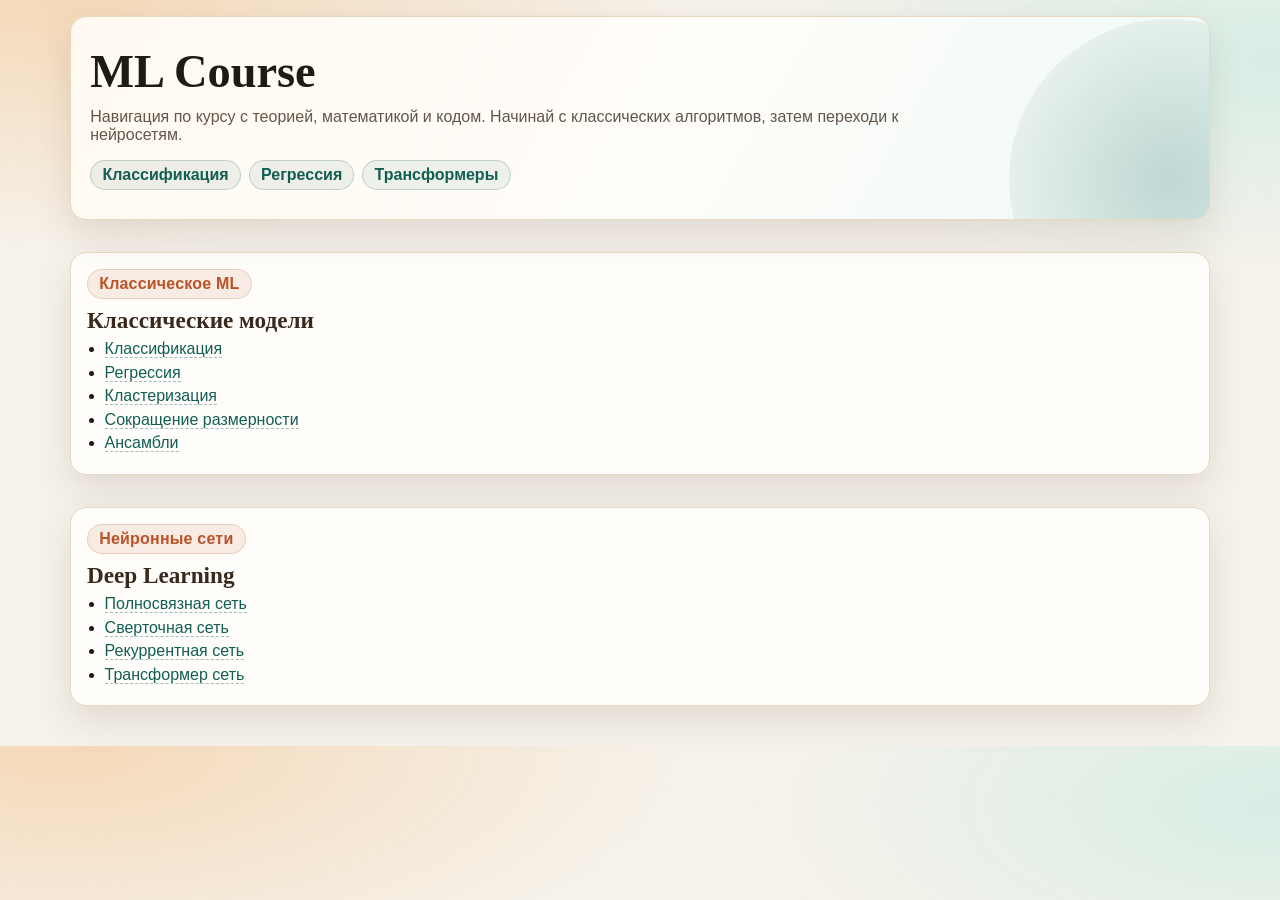
==== commit 76a4409b: "init" ====
--- a/index.html
+++ b/index.html
@@ -1,3 +1,89 @@
 <!doctype html>
-<html lang="ru"><head><meta charset="UTF-8"/><meta name="viewport" content="width=device-width, initial-scale=1.0"/><title>ML Course</title><link rel="stylesheet" href="./assets/styles.css"/></head>
-<body><main class="wrap"><section class="hero"><h1>ML Course</h1><p>Курс по классическому ML и нейросетям: теория, математика, код и настройка гиперпараметров.</p></section><section class="grid"><article class="panel"><h2>Классические модели</h2><ul><li><a href="./classic/classification.html">Классификация</a></li><li><a href="./classic/regression.html">Регрессия</a></li><li><a href="./classic/clustering.html">Кластеризация</a></li><li><a href="./classic/dim-reduction.html">Сокращение размерности</a></li><li><a href="./classic/ensembles.html">Ансамбли</a></li></ul></article><article class="panel"><h2>Нейронные сети</h2><ul><li><a href="./neural/fcn.html">Полносвязная сеть</a></li><li><a href="./neural/cnn.html">Сверточная сеть</a></li><li><a href="./neural/rnn.html">Рекуррентная сеть</a></li><li><a href="./neural/transformer.html">Трансформер сеть</a></li></ul></article></section></main></body></html>
+<html lang="ru">
+<head>
+  <meta charset="UTF-8"/>
+  <meta name="viewport" content="width=device-width, initial-scale=1.0"/>
+  <title>ML Course</title>
+  <link rel="stylesheet" href="./assets/styles.css"/>
+  <style>
+    .home-hero {
+      position: relative;
+      overflow: hidden;
+      margin-bottom: 1rem;
+    }
+    .home-hero::after {
+      content: "";
+      position: absolute;
+      inset: auto -120px -120px auto;
+      width: 320px;
+      height: 320px;
+      border-radius: 50%;
+      background: radial-gradient(circle, rgba(19,94,83,.22), rgba(19,94,83,0));
+      pointer-events: none;
+    }
+    .subtitle {
+      margin-top: .7rem;
+      color: var(--muted);
+      max-width: 820px;
+    }
+    .stack {
+      display: grid;
+      gap: 1rem;
+    }
+    .section-title {
+      display: inline-block;
+      font-weight: 700;
+      letter-spacing: .2px;
+      color: var(--primary);
+      background: rgba(186,83,40,.1);
+      border: 1px solid rgba(186,83,40,.2);
+      border-radius: 999px;
+      padding: .3rem .7rem;
+      margin-bottom: .55rem;
+    }
+    .panel ul {
+      margin: .3rem 0 0;
+      padding-left: 1.1rem;
+    }
+    .panel li { margin: .35rem 0; }
+  </style>
+</head>
+<body>
+  <main class="wrap">
+    <section class="hero home-hero">
+      <h1>ML Course</h1>
+      <p class="subtitle">Навигация по курсу с теорией, математикой и кодом. Начинай с классических алгоритмов, затем переходи к нейросетям.</p>
+      <div class="chips">
+        <a href="./classic/classification.html">Классификация</a>
+        <a href="./classic/regression.html">Регрессия</a>
+        <a href="./neural/transformer.html">Трансформеры</a>
+      </div>
+    </section>
+
+    <section class="stack">
+      <article class="panel">
+        <div class="section-title">Классическое ML</div>
+        <h2>Классические модели</h2>
+        <ul>
+          <li><a href="./classic/classification.html">Классификация</a></li>
+          <li><a href="./classic/regression.html">Регрессия</a></li>
+          <li><a href="./classic/clustering.html">Кластеризация</a></li>
+          <li><a href="./classic/dim-reduction.html">Сокращение размерности</a></li>
+          <li><a href="./classic/ensembles.html">Ансамбли</a></li>
+        </ul>
+      </article>
+
+      <article class="panel">
+        <div class="section-title">Нейронные сети</div>
+        <h2>Deep Learning</h2>
+        <ul>
+          <li><a href="./neural/fcn.html">Полносвязная сеть</a></li>
+          <li><a href="./neural/cnn.html">Сверточная сеть</a></li>
+          <li><a href="./neural/rnn.html">Рекуррентная сеть</a></li>
+          <li><a href="./neural/transformer.html">Трансформер сеть</a></li>
+        </ul>
+      </article>
+    </section>
+  </main>
+</body>
+</html>
